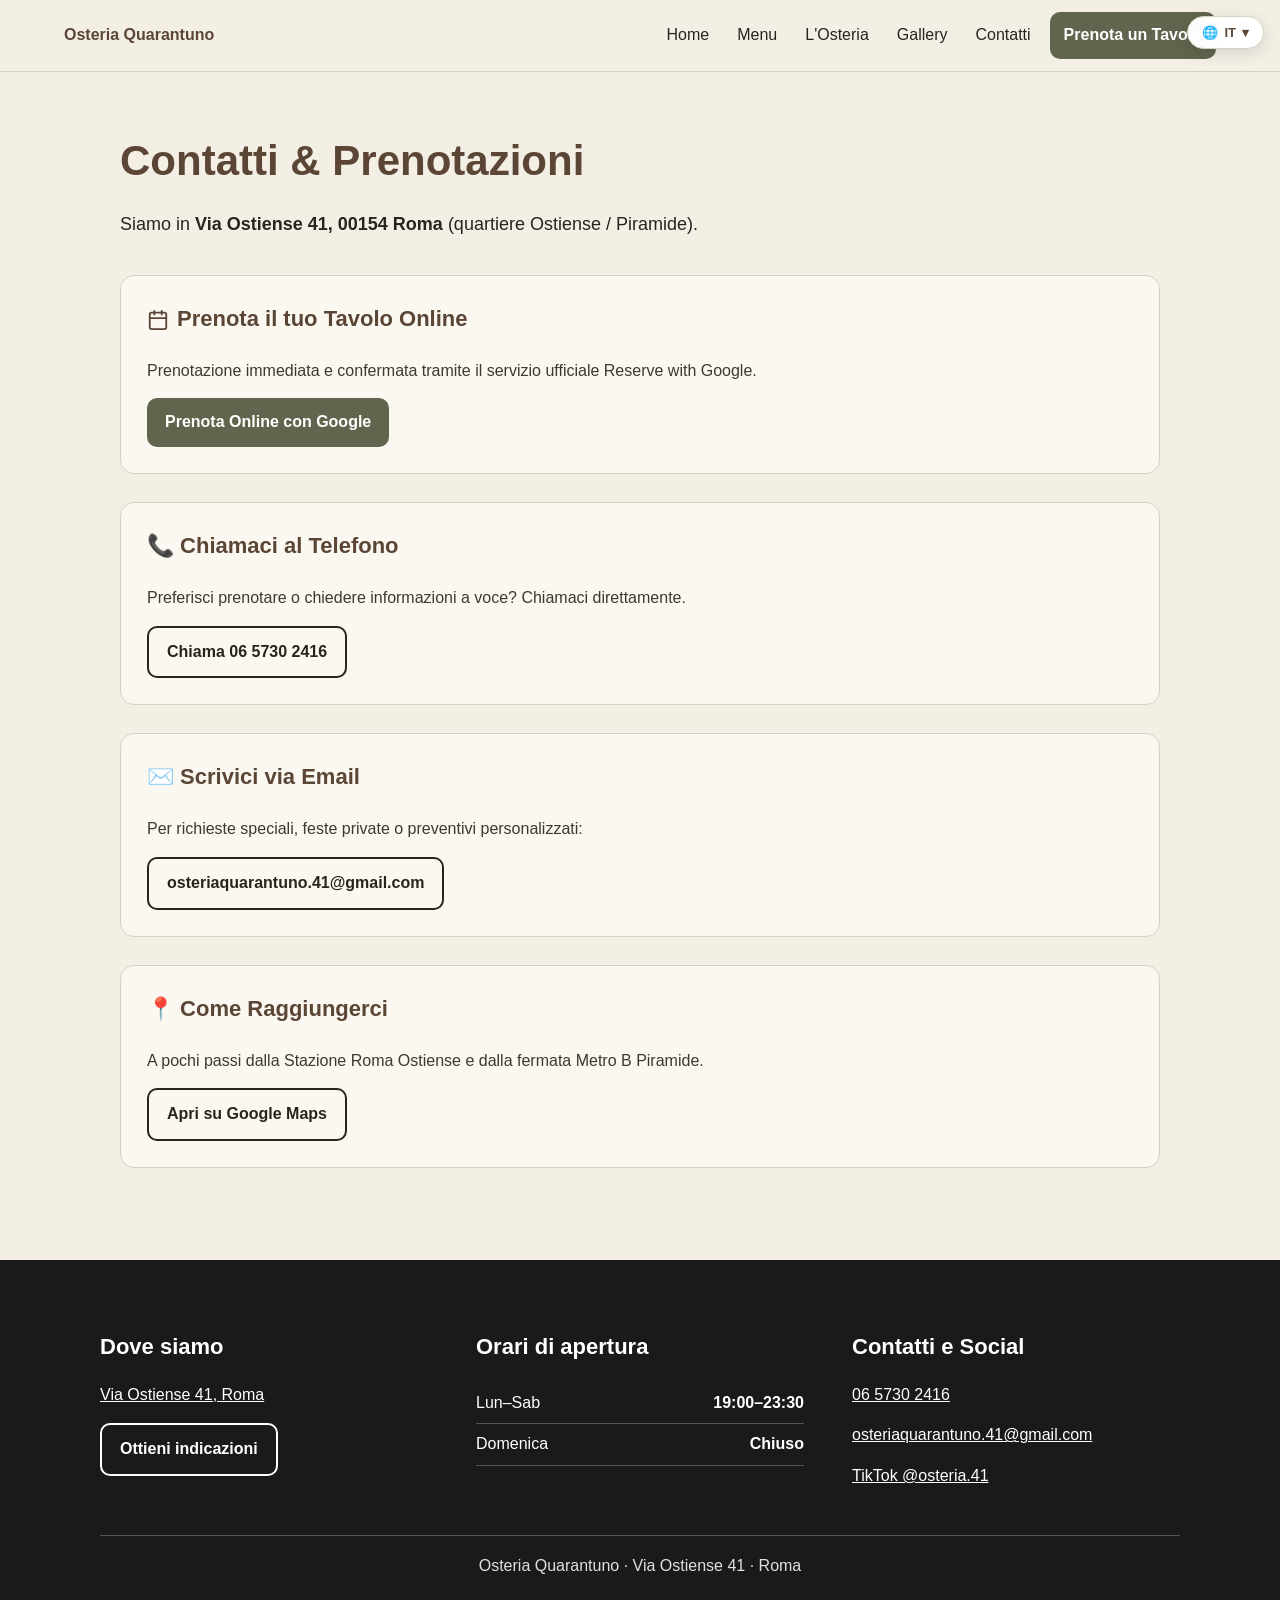
==== contatti.html @ a37e6f04 "feat: Osteria Quarantuno static website with 4 languages" ====
﻿<!doctype html><html lang='it'><head><meta charset='utf-8'><meta name='viewport' content='width=device-width,initial-scale=1'><title>Contatti | Osteria Quarantuno</title><link rel='stylesheet' href='style.css'></head><body><nav class='nav'><a class='brand' href='index.html'>Osteria Quarantuno</a><div class='navlinks'><a href='index.html'>Home</a><a href='menu.html'>Menu</a><a href='osteria.html'>L'Osteria</a><a href='gallery.html'>Gallery</a><a href='contatti.html'>Contatti</a><a class='nav-book' href='https://www.google.com/maps/reserve/v/dine/c/Px90FsZbLdE?source=pa&opi=79508299&hl=it' target='_blank' rel='noopener noreferrer'>Prenota un Tavolo</a></div></nav><main class='wrap'>
<h1 class='title'>Contatti & Prenotazioni</h1>
<p style='font-size:18px;'>Siamo in <b>Via Ostiense 41, 00154 Roma</b> (quartiere Ostiense / Piramide).</p>

<div class='osteria-story'>
  <div class='story-card'>
    <h3><svg viewBox='0 0 24 24' width='22' height='22' fill='none' stroke='currentColor' stroke-width='2' stroke-linecap='round' stroke-linejoin='round' style='vertical-align:middle;margin-right:8px;'><rect x='3' y='4' width='18' height='18' rx='2' ry='2'></rect><line x1='16' y1='2' x2='16' y2='6'></line><line x1='8' y1='2' x2='8' y2='6'></line><line x1='3' y1='10' x2='21' y2='10'></line></svg>Prenota il tuo Tavolo Online</h3>
    <p style='margin-bottom:14px;'>Prenotazione immediata e confermata tramite il servizio ufficiale Reserve with Google.</p>
    <a class='btn primary' href='https://www.google.com/maps/reserve/v/dine/c/Px90FsZbLdE?source=pa&opi=79508299&hl=it' target='_blank' rel='noopener noreferrer'>Prenota Online con Google</a>
  </div>

  <div class='story-card'>
    <h3>📞 Chiamaci al Telefono</h3>
    <p style='margin-bottom:14px;'>Preferisci prenotare o chiedere informazioni a voce? Chiamaci direttamente.</p>
    <a class='btn secondary' href='tel:+390657302416'>Chiama 06 5730 2416</a>
  </div>

  <div class='story-card'>
    <h3>✉️ Scrivici via Email</h3>
    <p style='margin-bottom:14px;'>Per richieste speciali, feste private o preventivi personalizzati:</p>
    <a class='btn secondary' href='mailto:osteriaquarantuno.41@gmail.com'>osteriaquarantuno.41@gmail.com</a>
  </div>

  <div class='story-card'>
    <h3>📍 Come Raggiungerci</h3>
    <p style='margin-bottom:14px;'>A pochi passi dalla Stazione Roma Ostiense e dalla fermata Metro B Piramide.</p>
    <a class='btn secondary' href='https://www.google.com/maps/search/?api=1&query=Via%20Ostiense%2041%2C%20Roma' target='_blank' rel='noopener noreferrer'>Apri su Google Maps</a>
  </div>
</div>
</main><footer class='footer'><div class='footer-grid'><section><h2>Dove siamo</h2><p><a href='https://www.google.com/maps/search/?api=1&query=Via%20Ostiense%2041%2C%20Roma' target='_blank' rel='noopener noreferrer'>Via Ostiense 41, Roma</a></p><a class='btn secondary' href='https://www.google.com/maps/search/?api=1&query=Via%20Ostiense%2041%2C%20Roma' target='_blank' rel='noopener noreferrer'>Ottieni indicazioni</a></section><section><h2>Orari di apertura</h2><div class='hours'><div><span>Lun–Sab</span><strong>19:00–23:30</strong></div><div><span>Domenica</span><strong>Chiuso</strong></div></div></section><section><h2>Contatti e Social</h2><p><a href='tel:+390657302416'>06 5730 2416</a></p><p><a href='mailto:osteriaquarantuno.41@gmail.com'>osteriaquarantuno.41@gmail.com</a></p><p><a href='https://www.tiktok.com/@osteria.41' target='_blank' rel='noopener noreferrer'>TikTok @osteria.41</a></p></section></div><div class='footer-bottom'>Osteria Quarantuno · Via Ostiense 41 · Roma</div></footer><a class='floating' href='https://www.google.com/maps/reserve/v/dine/c/Px90FsZbLdE?source=pa&opi=79508299&hl=it' target='_blank' rel='noopener noreferrer'><svg viewBox='0 0 24 24' fill='none' stroke='currentColor' stroke-width='2' stroke-linecap='round' stroke-linejoin='round'><rect x='3' y='4' width='18' height='18' rx='2' ry='2'></rect><line x1='16' y1='2' x2='16' y2='6'></line><line x1='8' y1='2' x2='8' y2='6'></line><line x1='3' y1='10' x2='21' y2='10'></line></svg>Prenota con Google</a><div class='lang-corner'><button class='lang-btn' id='langToggle' aria-label='Seleziona lingua'>🌐 <span id='langLabel'>IT</span> ▾</button><div class='lang-dropdown' id='langMenu'><button type='button' class='active' onclick="changeLang('it')"><span class='lang-flag flag-it'></span> Italiano</button><button type='button' onclick="changeLang('en')"><span class='lang-flag flag-en'></span> English</button><button type='button' onclick="changeLang('de')"><span class='lang-flag flag-de'></span> Deutsch</button><button type='button' onclick="changeLang('fr')"><span class='lang-flag flag-fr'></span> Français</button></div></div><div id='google_translate_element'></div>
<script>
function googleTranslateElementInit(){new google.translate.TranslateElement({pageLanguage:'it',includedLanguages:'it,en,de,fr',autoDisplay:false},'google_translate_element');}
function changeLang(lang){
  var isIt = (lang === 'it');
  var val = isIt ? '' : lang;
  
  // Imposta cookie di traduzione
  document.cookie = 'googtrans=/it/' + val + ';path=/';
  if(window.location.hostname){
    document.cookie = 'googtrans=/it/' + val + ';domain=' + window.location.hostname + ';path=/';
    document.cookie = 'googtrans=/it/' + val + ';domain=.' + window.location.hostname + ';path=/';
  }
  
  if(isIt){
    // Ripristina lingua originale tramite iframe restore di Google
    var restored = false;
    var frames = document.querySelectorAll('iframe.goog-te-banner-frame, iframe[id*="container"]');
    frames.forEach(function(f){
      try {
        if(f.contentDocument){
          var btn = f.contentDocument.querySelector('button[id*="restore"], .goog-close-link, #goog-gt-tt button');
          if(btn){
            btn.click();
            restored = true;
          }
        }
      } catch(e){}
    });
    
    var combo = document.querySelector('.goog-te-combo');
    if(combo){
      combo.value = '';
      combo.dispatchEvent(new Event('change'));
    }
    
    // Se non c'è l'iframe attivo (es. dopo refresh), ricarica pulito
    if(!restored && combo && combo.value !== ''){
      window.location.reload();
    }
  } else {
    var combo = document.querySelector('.goog-te-combo');
    if(combo){
      combo.value = val;
      combo.dispatchEvent(new Event('change'));
    } else {
      window.location.reload();
    }
  }
  
  var labels = {it:'IT', en:'EN', de:'DE', fr:'FR'};
  var lbl = document.getElementById('langLabel');
  if(lbl) lbl.textContent = labels[lang] || 'IT';
  
  document.querySelectorAll('.lang-dropdown button').forEach(function(b){
    b.classList.remove('active');
    if(b.getAttribute('onclick') && b.getAttribute('onclick').indexOf(lang) !== -1){
      b.classList.add('active');
    }
  });
  
  var m = document.getElementById('langMenu');
  if(m) m.classList.remove('show');
}
(function(){
  var btn = document.getElementById('langToggle');
  var menu = document.getElementById('langMenu');
  if(btn && menu){
    btn.addEventListener('click', function(e){
      e.stopPropagation();
      menu.classList.toggle('show');
    });
    document.addEventListener('click', function(){
      menu.classList.remove('show');
    });
  }
  var m = document.cookie.match(/googtrans=\/it\/([a-z]{2})/);
  if(m && m[1]){
    var l = m[1];
    var labels = {it:'IT', en:'EN', de:'DE', fr:'FR'};
    var span = document.getElementById('langLabel');
    if(span && labels[l]) span.textContent = labels[l];
    document.querySelectorAll('.lang-dropdown button').forEach(function(b){
      b.classList.remove('active');
      if(b.getAttribute('onclick') && b.getAttribute('onclick').indexOf(l) !== -1){
        b.classList.add('active');
      }
    });
  }
})();</script>
<script src='https://translate.google.com/translate_a/element.js?cb=googleTranslateElementInit'></script></body></html>
---- style.css ----
﻿*{box-sizing:border-box}html{scroll-behavior:smooth}body{margin:0;background:#f4efe5;color:#28251f;font:16px/1.55 Arial,Helvetica,sans-serif}a{color:inherit}.nav{position:sticky;top:0;z-index:99;display:flex;align-items:center;justify-content:space-between;gap:12px;padding:12px 5%;background:#f4efe5f5;border-bottom:1px solid #d8d0c3}.brand{font-weight:800;color:#5b4636;text-decoration:none}.navlinks{display:flex;gap:10px;align-items:center;flex-wrap:wrap}.navlinks a{text-decoration:none;padding:9px}.nav-book{background:#62654d;color:#fff!important;border-radius:10px;padding:11px 14px!important;font-weight:800}.hero{position:relative;min-height:72vh;display:flex;align-items:center;padding:8%;color:#fff;overflow:hidden}.hero-bg{position:absolute;top:0;left:0;width:100%;height:100%;background-size:cover;background-position:center;opacity:0;transition:opacity 1.5s ease-in-out;z-index:0}.hero-bg.active{opacity:1}.hero-overlay{position:absolute;top:0;left:0;width:100%;height:100%;background:linear-gradient(90deg,#1d160fc2,#1d160f38);z-index:1}.hero-content{position:relative;z-index:2}.hero h1{font-size:clamp(46px,10vw,86px);line-height:.96;margin:10px 0}.hero p{font-size:20px}.hero-actions{display:flex;gap:12px;flex-wrap:wrap;margin-top:20px}.btn{min-height:48px;display:inline-flex;align-items:center;justify-content:center;padding:12px 18px;border-radius:10px;text-decoration:none;font-weight:800}.primary{background:#62654d;color:#fff}.secondary{border:2px solid currentColor}.wrap{max-width:1080px;margin:auto;padding:56px 20px}.title{font-size:clamp(30px,7vw,42px);margin:0 0 18px;color:#5b4636}.home-photos{display:grid;grid-template-columns:1.25fr .75fr;gap:12px}.home-photos img{width:100%;height:245px;object-fit:cover;border-radius:12px}.home-photos img:first-child{grid-row:span 2;height:502px}.special-events{display:grid;grid-template-columns:1fr;gap:22px;align-items:stretch;margin:56px 0}.special-events .copy{align-self:center}.special-events img{width:100%;height:100%;min-height:300px;max-height:460px;object-fit:cover;border-radius:12px}.menu-cta{background:#fbf8f1;border:1px solid #d8d0c3;border-radius:14px;padding:28px;text-align:center}.proof{background:#eee9df;padding:56px 18px}.proof-in{max-width:1080px;margin:auto}.stats{display:grid;grid-template-columns:1fr 1fr;gap:10px}.stat{background:#fff;border:1px solid #d8d0c3;border-radius:12px;padding:18px;text-align:center}.stat:last-child{grid-column:1/-1}.stat strong{display:block;font-size:28px;color:#5b4636}.reviews{display:grid;gap:14px;margin-top:16px}.review{background:#fff;border-radius:12px;padding:20px;box-shadow:0 8px 24px #32292012}.stars{color:#a96f19;font-size:20px}.review blockquote{margin:12px 0;font-size:17px}.review span{color:#66615a}.proof-actions{display:grid;gap:10px;margin-top:18px}.footer{width:100%;background:#1a1a1a;color:#fff;padding:52px 20px 22px}.footer-grid{max-width:1080px;margin:auto;display:grid;gap:34px}.footer h2{font-size:22px;white-space:nowrap}.footer a,.footer p,.footer span,.footer strong{color:#fff}.hours>div{display:flex;justify-content:space-between;border-bottom:1px solid #555;padding:8px 0}.footer-bottom{max-width:1080px;margin:30px auto 0;padding-top:18px;border-top:1px solid #555;text-align:center;color:#e0e0e0}.cats{position:sticky;top:58px;z-index:8;display:flex;gap:8px;overflow-x:auto;padding:12px 0;background:#f4efe5;scrollbar-width:none}.cats a{flex:0 0 auto;min-height:44px;display:flex;align-items:center;padding:0 14px;border:1px solid #d8d0c3;border-radius:999px;text-decoration:none;background:#fff}.category{scroll-margin-top:120px;background:#fbf8f1;border:1px solid #d8d0c3;border-radius:14px;padding:22px;margin:18px 0}.dish{display:grid;grid-template-columns:1fr auto;gap:14px;padding:13px 0;border-bottom:1px dotted #d8d0c3}.dish b{font-size:17px}.dish span{font-weight:800;color:#5b4636}.gallery{display:grid;grid-template-columns:repeat(2,1fr);gap:10px}.gallery img{width:100%;height:210px;object-fit:cover;border-radius:12px;transition:opacity .3s ease,transform .2s ease;cursor:pointer}.gallery img:hover{transform:scale(1.02)}.gallery-filters{display:flex;gap:8px;overflow-x:auto;padding:14px 0 20px;scrollbar-width:none;-webkit-overflow-scrolling:touch}.gallery-filters::-webkit-scrollbar{display:none}.filter-btn{flex:0 0 auto;min-height:40px;display:inline-flex;align-items:center;padding:0 16px;border:1px solid #d8d0c3;border-radius:999px;background:#fff;color:#5b4636;font-size:14px;font-weight:700;cursor:pointer;transition:all .2s ease}.filter-btn.active,.filter-btn:hover{background:#62654d;color:#fff;border-color:#62654d}.floating{display:none}
.lang-corner{position:fixed;top:16px;right:16px;z-index:99999}.lang-btn{display:inline-flex;align-items:center;gap:6px;background:#fffffffa;border:1px solid #d8d0c3;border-radius:999px;padding:8px 14px;box-shadow:0 4px 16px rgba(0,0,0,.12);font-size:13px;font-weight:800;color:#5b4636;cursor:pointer;backdrop-filter:blur(8px);transition:all .2s ease}.lang-btn:hover{background:#fff;box-shadow:0 6px 20px rgba(0,0,0,.18)}.lang-dropdown{position:absolute;top:calc(100% + 6px);right:0;background:#fff;border:1px solid #d8d0c3;border-radius:12px;box-shadow:0 10px 28px rgba(0,0,0,.15);display:none;min-width:140px;overflow:hidden;flex-direction:column;z-index:100000}.lang-dropdown.show{display:flex}.lang-dropdown a{display:flex;align-items:center;gap:8px;padding:10px 14px;text-decoration:none;color:#3e3932;font-size:13px;font-weight:700;transition:background .15s ease}.lang-dropdown a:hover{background:#f4efe5;color:#5b4636}.lang-dropdown a.active{background:#62654d;color:#fff}@media(max-width:768px){.nav{display:flex;flex-direction:column;align-items:flex-start;padding:10px 14px 6px;gap:6px;background:#f4efe5f5;position:relative}.brand{font-size:18px;font-weight:800;color:#5b4636;text-decoration:none;padding:2px 0;max-width:calc(100% - 90px)}.lang-corner{top:10px;right:12px}.lang-btn{padding:5px 10px;font-size:12px}.navlinks{display:flex;flex-wrap:nowrap;justify-content:flex-start;align-items:center;gap:4px;width:100%;overflow-x:auto;-webkit-overflow-scrolling:touch;scrollbar-width:none;padding-bottom:4px}.navlinks::-webkit-scrollbar{display:none}.navlinks a{padding:5px 8px;font-size:13px;font-weight:700;white-space:nowrap;text-decoration:none;flex-shrink:0}.navlinks a.nav-book{display:none!important}.hero-actions{display:grid;width:min(100%,340px)}.btn{width:100%;min-height:52px}.home-photos{grid-template-columns:1fr 1fr}.home-photos img:first-child{grid-column:1/-1;grid-row:auto;height:300px}.floating{position:fixed;right:16px;bottom:16px;z-index:9999;display:flex;min-height:52px;align-items:center;gap:8px;padding:0 18px;border-radius:999px;background:#62654d;color:#fff;text-decoration:none;font-weight:800;box-shadow:0 10px 28px #251f1938}.floating svg{width:20px;height:20px;flex-shrink:0}}@media(min-width:769px){.special-events{grid-template-columns:1fr 1fr;gap:32px}.stats{grid-template-columns:repeat(3,1fr)}.stat:last-child{grid-column:auto}.reviews{grid-template-columns:1fr 1fr}.proof-actions{display:flex;justify-content:center}.footer-grid{grid-template-columns:repeat(3,1fr);gap:48px}.gallery{grid-template-columns:repeat(4,1fr)}}
.btn-reserve{background:#2d6a4f;color:#fff!important;border:none}
.osteria-story{margin:36px 0;display:grid;gap:28px}
.story-card{background:#fbf8f1;border:1px solid #d8d0c3;border-radius:14px;padding:26px}
.story-card h3{margin-top:0;color:#5b4636;font-size:22px}
.story-card p{margin-bottom:0;color:#3e3932;line-height:1.65}
.goog-te-banner-frame{display:none!important}
body{top:0!important}
#google_translate_element{display:none}
.skiptranslate{display:none!important}
.lang-dropdown button{display:flex;align-items:center;gap:8px;padding:10px 14px;border:none;background:transparent;width:100%;text-align:left;color:#3e3932;font-size:13px;font-weight:700;cursor:pointer;transition:background .15s ease}
.lang-dropdown button:hover{background:#f4efe5;color:#5b4636}
.lang-dropdown button.active{background:#62654d;color:#fff}
.lang-flag{display:inline-block;width:18px;height:12px;border-radius:2px;box-shadow:0 0 1px rgba(0,0,0,.5);vertical-align:middle;flex-shrink:0}
.flag-it{background:linear-gradient(90deg,#009246 33.3%,#fff 33.3%,#fff 66.6%,#ce2b37 66.6%)}
.flag-en{background:linear-gradient(90deg,#012169 40%,#c8102e 40%,#c8102e 60%,#012169 60%)}
.flag-de{background:linear-gradient(180deg,#000 33.3%,#d00 33.3%,#d00 66.6%,#ffce00 66.6%)}
.flag-fr{background:linear-gradient(90deg,#002395 33.3%,#fff 33.3%,#fff 66.6%,#ed2939 66.6%)}
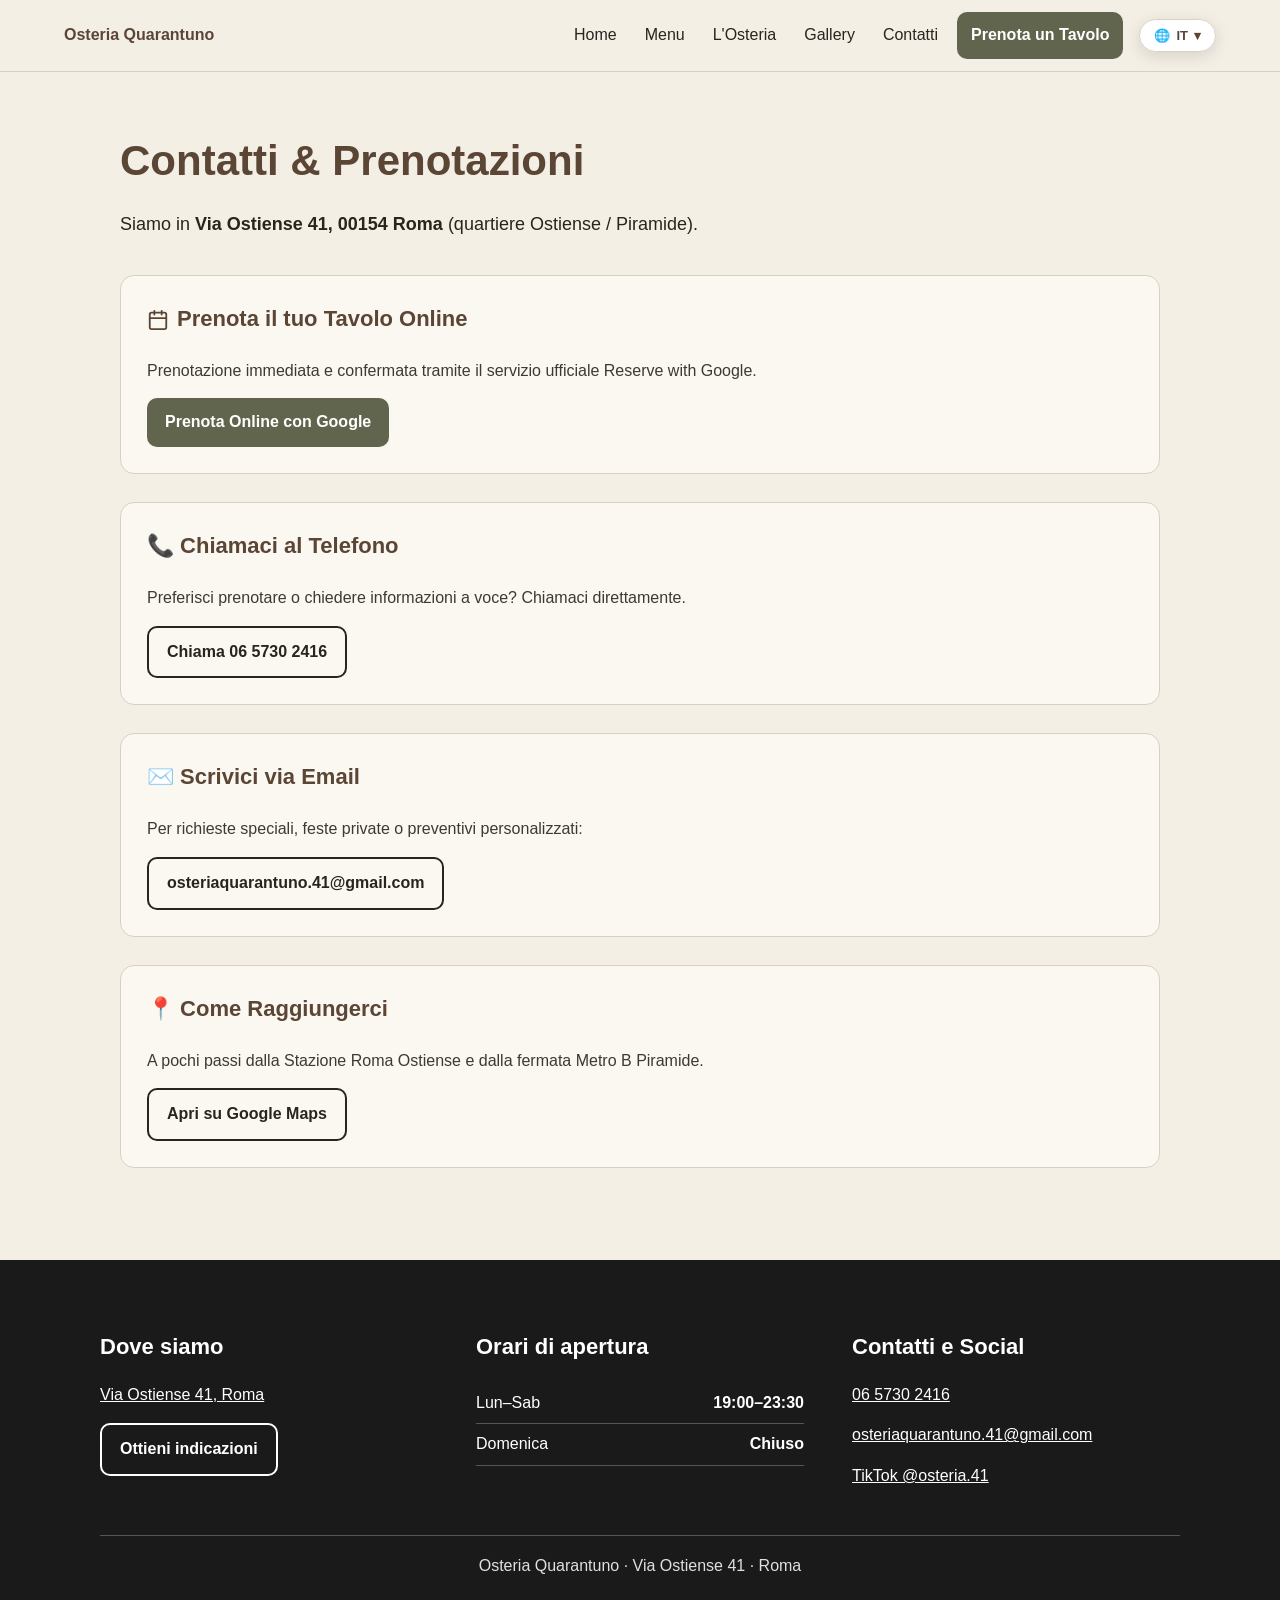
==== commit b009cc8b: "fix: integrate language selector cleanly inside navbar on desktop and mobile" ====
--- a/contatti.html
+++ b/contatti.html
@@ -1,4 +1,4 @@
-﻿<!doctype html><html lang='it'><head><meta charset='utf-8'><meta name='viewport' content='width=device-width,initial-scale=1'><title>Contatti | Osteria Quarantuno</title><link rel='stylesheet' href='style.css'></head><body><nav class='nav'><a class='brand' href='index.html'>Osteria Quarantuno</a><div class='navlinks'><a href='index.html'>Home</a><a href='menu.html'>Menu</a><a href='osteria.html'>L'Osteria</a><a href='gallery.html'>Gallery</a><a href='contatti.html'>Contatti</a><a class='nav-book' href='https://www.google.com/maps/reserve/v/dine/c/Px90FsZbLdE?source=pa&opi=79508299&hl=it' target='_blank' rel='noopener noreferrer'>Prenota un Tavolo</a></div></nav><main class='wrap'>
+﻿<!doctype html><html lang='it'><head><meta charset='utf-8'><meta name='viewport' content='width=device-width,initial-scale=1'><title>Contatti | Osteria Quarantuno</title><link rel='stylesheet' href='style.css'></head><body><nav class='nav'><a class='brand' href='index.html'>Osteria Quarantuno</a><div class='navlinks'><a href='index.html'>Home</a><a href='menu.html'>Menu</a><a href='osteria.html'>L'Osteria</a><a href='gallery.html'>Gallery</a><a href='contatti.html'>Contatti</a><a class='nav-book' href='https://www.google.com/maps/reserve/v/dine/c/Px90FsZbLdE?source=pa&opi=79508299&hl=it' target='_blank' rel='noopener noreferrer'>Prenota un Tavolo</a><div class='lang-corner'><button class='lang-btn' id='langToggle' aria-label='Seleziona lingua'>🌐 <span id='langLabel'>IT</span> ▾</button><div class='lang-dropdown' id='langMenu'><button type='button' class='active' onclick="changeLang('it')"><span class='lang-flag flag-it'></span> Italiano</button><button type='button' onclick="changeLang('en')"><span class='lang-flag flag-en'></span> English</button><button type='button' onclick="changeLang('de')"><span class='lang-flag flag-de'></span> Deutsch</button><button type='button' onclick="changeLang('fr')"><span class='lang-flag flag-fr'></span> Français</button></div></div></div></nav><main class='wrap'>
 <h1 class='title'>Contatti & Prenotazioni</h1>
 <p style='font-size:18px;'>Siamo in <b>Via Ostiense 41, 00154 Roma</b> (quartiere Ostiense / Piramide).</p>
 
@@ -27,7 +27,7 @@
     <a class='btn secondary' href='https://www.google.com/maps/search/?api=1&query=Via%20Ostiense%2041%2C%20Roma' target='_blank' rel='noopener noreferrer'>Apri su Google Maps</a>
   </div>
 </div>
-</main><footer class='footer'><div class='footer-grid'><section><h2>Dove siamo</h2><p><a href='https://www.google.com/maps/search/?api=1&query=Via%20Ostiense%2041%2C%20Roma' target='_blank' rel='noopener noreferrer'>Via Ostiense 41, Roma</a></p><a class='btn secondary' href='https://www.google.com/maps/search/?api=1&query=Via%20Ostiense%2041%2C%20Roma' target='_blank' rel='noopener noreferrer'>Ottieni indicazioni</a></section><section><h2>Orari di apertura</h2><div class='hours'><div><span>Lun–Sab</span><strong>19:00–23:30</strong></div><div><span>Domenica</span><strong>Chiuso</strong></div></div></section><section><h2>Contatti e Social</h2><p><a href='tel:+390657302416'>06 5730 2416</a></p><p><a href='mailto:osteriaquarantuno.41@gmail.com'>osteriaquarantuno.41@gmail.com</a></p><p><a href='https://www.tiktok.com/@osteria.41' target='_blank' rel='noopener noreferrer'>TikTok @osteria.41</a></p></section></div><div class='footer-bottom'>Osteria Quarantuno · Via Ostiense 41 · Roma</div></footer><a class='floating' href='https://www.google.com/maps/reserve/v/dine/c/Px90FsZbLdE?source=pa&opi=79508299&hl=it' target='_blank' rel='noopener noreferrer'><svg viewBox='0 0 24 24' fill='none' stroke='currentColor' stroke-width='2' stroke-linecap='round' stroke-linejoin='round'><rect x='3' y='4' width='18' height='18' rx='2' ry='2'></rect><line x1='16' y1='2' x2='16' y2='6'></line><line x1='8' y1='2' x2='8' y2='6'></line><line x1='3' y1='10' x2='21' y2='10'></line></svg>Prenota con Google</a><div class='lang-corner'><button class='lang-btn' id='langToggle' aria-label='Seleziona lingua'>🌐 <span id='langLabel'>IT</span> ▾</button><div class='lang-dropdown' id='langMenu'><button type='button' class='active' onclick="changeLang('it')"><span class='lang-flag flag-it'></span> Italiano</button><button type='button' onclick="changeLang('en')"><span class='lang-flag flag-en'></span> English</button><button type='button' onclick="changeLang('de')"><span class='lang-flag flag-de'></span> Deutsch</button><button type='button' onclick="changeLang('fr')"><span class='lang-flag flag-fr'></span> Français</button></div></div><div id='google_translate_element'></div>
+</main><footer class='footer'><div class='footer-grid'><section><h2>Dove siamo</h2><p><a href='https://www.google.com/maps/search/?api=1&query=Via%20Ostiense%2041%2C%20Roma' target='_blank' rel='noopener noreferrer'>Via Ostiense 41, Roma</a></p><a class='btn secondary' href='https://www.google.com/maps/search/?api=1&query=Via%20Ostiense%2041%2C%20Roma' target='_blank' rel='noopener noreferrer'>Ottieni indicazioni</a></section><section><h2>Orari di apertura</h2><div class='hours'><div><span>Lun–Sab</span><strong>19:00–23:30</strong></div><div><span>Domenica</span><strong>Chiuso</strong></div></div></section><section><h2>Contatti e Social</h2><p><a href='tel:+390657302416'>06 5730 2416</a></p><p><a href='mailto:osteriaquarantuno.41@gmail.com'>osteriaquarantuno.41@gmail.com</a></p><p><a href='https://www.tiktok.com/@osteria.41' target='_blank' rel='noopener noreferrer'>TikTok @osteria.41</a></p></section></div><div class='footer-bottom'>Osteria Quarantuno · Via Ostiense 41 · Roma</div></footer><a class='floating' href='https://www.google.com/maps/reserve/v/dine/c/Px90FsZbLdE?source=pa&opi=79508299&hl=it' target='_blank' rel='noopener noreferrer'><svg viewBox='0 0 24 24' fill='none' stroke='currentColor' stroke-width='2' stroke-linecap='round' stroke-linejoin='round'><rect x='3' y='4' width='18' height='18' rx='2' ry='2'></rect><line x1='16' y1='2' x2='16' y2='6'></line><line x1='8' y1='2' x2='8' y2='6'></line><line x1='3' y1='10' x2='21' y2='10'></line></svg>Prenota con Google</a><div id='google_translate_element'></div>
 <script>
 function googleTranslateElementInit(){new google.translate.TranslateElement({pageLanguage:'it',includedLanguages:'it,en,de,fr',autoDisplay:false},'google_translate_element');}
 function changeLang(lang){
--- a/style.css
+++ b/style.css
@@ -1,5 +1,5 @@
 ﻿*{box-sizing:border-box}html{scroll-behavior:smooth}body{margin:0;background:#f4efe5;color:#28251f;font:16px/1.55 Arial,Helvetica,sans-serif}a{color:inherit}.nav{position:sticky;top:0;z-index:99;display:flex;align-items:center;justify-content:space-between;gap:12px;padding:12px 5%;background:#f4efe5f5;border-bottom:1px solid #d8d0c3}.brand{font-weight:800;color:#5b4636;text-decoration:none}.navlinks{display:flex;gap:10px;align-items:center;flex-wrap:wrap}.navlinks a{text-decoration:none;padding:9px}.nav-book{background:#62654d;color:#fff!important;border-radius:10px;padding:11px 14px!important;font-weight:800}.hero{position:relative;min-height:72vh;display:flex;align-items:center;padding:8%;color:#fff;overflow:hidden}.hero-bg{position:absolute;top:0;left:0;width:100%;height:100%;background-size:cover;background-position:center;opacity:0;transition:opacity 1.5s ease-in-out;z-index:0}.hero-bg.active{opacity:1}.hero-overlay{position:absolute;top:0;left:0;width:100%;height:100%;background:linear-gradient(90deg,#1d160fc2,#1d160f38);z-index:1}.hero-content{position:relative;z-index:2}.hero h1{font-size:clamp(46px,10vw,86px);line-height:.96;margin:10px 0}.hero p{font-size:20px}.hero-actions{display:flex;gap:12px;flex-wrap:wrap;margin-top:20px}.btn{min-height:48px;display:inline-flex;align-items:center;justify-content:center;padding:12px 18px;border-radius:10px;text-decoration:none;font-weight:800}.primary{background:#62654d;color:#fff}.secondary{border:2px solid currentColor}.wrap{max-width:1080px;margin:auto;padding:56px 20px}.title{font-size:clamp(30px,7vw,42px);margin:0 0 18px;color:#5b4636}.home-photos{display:grid;grid-template-columns:1.25fr .75fr;gap:12px}.home-photos img{width:100%;height:245px;object-fit:cover;border-radius:12px}.home-photos img:first-child{grid-row:span 2;height:502px}.special-events{display:grid;grid-template-columns:1fr;gap:22px;align-items:stretch;margin:56px 0}.special-events .copy{align-self:center}.special-events img{width:100%;height:100%;min-height:300px;max-height:460px;object-fit:cover;border-radius:12px}.menu-cta{background:#fbf8f1;border:1px solid #d8d0c3;border-radius:14px;padding:28px;text-align:center}.proof{background:#eee9df;padding:56px 18px}.proof-in{max-width:1080px;margin:auto}.stats{display:grid;grid-template-columns:1fr 1fr;gap:10px}.stat{background:#fff;border:1px solid #d8d0c3;border-radius:12px;padding:18px;text-align:center}.stat:last-child{grid-column:1/-1}.stat strong{display:block;font-size:28px;color:#5b4636}.reviews{display:grid;gap:14px;margin-top:16px}.review{background:#fff;border-radius:12px;padding:20px;box-shadow:0 8px 24px #32292012}.stars{color:#a96f19;font-size:20px}.review blockquote{margin:12px 0;font-size:17px}.review span{color:#66615a}.proof-actions{display:grid;gap:10px;margin-top:18px}.footer{width:100%;background:#1a1a1a;color:#fff;padding:52px 20px 22px}.footer-grid{max-width:1080px;margin:auto;display:grid;gap:34px}.footer h2{font-size:22px;white-space:nowrap}.footer a,.footer p,.footer span,.footer strong{color:#fff}.hours>div{display:flex;justify-content:space-between;border-bottom:1px solid #555;padding:8px 0}.footer-bottom{max-width:1080px;margin:30px auto 0;padding-top:18px;border-top:1px solid #555;text-align:center;color:#e0e0e0}.cats{position:sticky;top:58px;z-index:8;display:flex;gap:8px;overflow-x:auto;padding:12px 0;background:#f4efe5;scrollbar-width:none}.cats a{flex:0 0 auto;min-height:44px;display:flex;align-items:center;padding:0 14px;border:1px solid #d8d0c3;border-radius:999px;text-decoration:none;background:#fff}.category{scroll-margin-top:120px;background:#fbf8f1;border:1px solid #d8d0c3;border-radius:14px;padding:22px;margin:18px 0}.dish{display:grid;grid-template-columns:1fr auto;gap:14px;padding:13px 0;border-bottom:1px dotted #d8d0c3}.dish b{font-size:17px}.dish span{font-weight:800;color:#5b4636}.gallery{display:grid;grid-template-columns:repeat(2,1fr);gap:10px}.gallery img{width:100%;height:210px;object-fit:cover;border-radius:12px;transition:opacity .3s ease,transform .2s ease;cursor:pointer}.gallery img:hover{transform:scale(1.02)}.gallery-filters{display:flex;gap:8px;overflow-x:auto;padding:14px 0 20px;scrollbar-width:none;-webkit-overflow-scrolling:touch}.gallery-filters::-webkit-scrollbar{display:none}.filter-btn{flex:0 0 auto;min-height:40px;display:inline-flex;align-items:center;padding:0 16px;border:1px solid #d8d0c3;border-radius:999px;background:#fff;color:#5b4636;font-size:14px;font-weight:700;cursor:pointer;transition:all .2s ease}.filter-btn.active,.filter-btn:hover{background:#62654d;color:#fff;border-color:#62654d}.floating{display:none}
-.lang-corner{position:fixed;top:16px;right:16px;z-index:99999}.lang-btn{display:inline-flex;align-items:center;gap:6px;background:#fffffffa;border:1px solid #d8d0c3;border-radius:999px;padding:8px 14px;box-shadow:0 4px 16px rgba(0,0,0,.12);font-size:13px;font-weight:800;color:#5b4636;cursor:pointer;backdrop-filter:blur(8px);transition:all .2s ease}.lang-btn:hover{background:#fff;box-shadow:0 6px 20px rgba(0,0,0,.18)}.lang-dropdown{position:absolute;top:calc(100% + 6px);right:0;background:#fff;border:1px solid #d8d0c3;border-radius:12px;box-shadow:0 10px 28px rgba(0,0,0,.15);display:none;min-width:140px;overflow:hidden;flex-direction:column;z-index:100000}.lang-dropdown.show{display:flex}.lang-dropdown a{display:flex;align-items:center;gap:8px;padding:10px 14px;text-decoration:none;color:#3e3932;font-size:13px;font-weight:700;transition:background .15s ease}.lang-dropdown a:hover{background:#f4efe5;color:#5b4636}.lang-dropdown a.active{background:#62654d;color:#fff}@media(max-width:768px){.nav{display:flex;flex-direction:column;align-items:flex-start;padding:10px 14px 6px;gap:6px;background:#f4efe5f5;position:relative}.brand{font-size:18px;font-weight:800;color:#5b4636;text-decoration:none;padding:2px 0;max-width:calc(100% - 90px)}.lang-corner{top:10px;right:12px}.lang-btn{padding:5px 10px;font-size:12px}.navlinks{display:flex;flex-wrap:nowrap;justify-content:flex-start;align-items:center;gap:4px;width:100%;overflow-x:auto;-webkit-overflow-scrolling:touch;scrollbar-width:none;padding-bottom:4px}.navlinks::-webkit-scrollbar{display:none}.navlinks a{padding:5px 8px;font-size:13px;font-weight:700;white-space:nowrap;text-decoration:none;flex-shrink:0}.navlinks a.nav-book{display:none!important}.hero-actions{display:grid;width:min(100%,340px)}.btn{width:100%;min-height:52px}.home-photos{grid-template-columns:1fr 1fr}.home-photos img:first-child{grid-column:1/-1;grid-row:auto;height:300px}.floating{position:fixed;right:16px;bottom:16px;z-index:9999;display:flex;min-height:52px;align-items:center;gap:8px;padding:0 18px;border-radius:999px;background:#62654d;color:#fff;text-decoration:none;font-weight:800;box-shadow:0 10px 28px #251f1938}.floating svg{width:20px;height:20px;flex-shrink:0}}@media(min-width:769px){.special-events{grid-template-columns:1fr 1fr;gap:32px}.stats{grid-template-columns:repeat(3,1fr)}.stat:last-child{grid-column:auto}.reviews{grid-template-columns:1fr 1fr}.proof-actions{display:flex;justify-content:center}.footer-grid{grid-template-columns:repeat(3,1fr);gap:48px}.gallery{grid-template-columns:repeat(4,1fr)}}
+.lang-corner{position:relative;z-index:99999;display:inline-flex;align-items:center;margin-left:6px}.lang-btn{display:inline-flex;align-items:center;gap:6px;background:#fffffffa;border:1px solid #d8d0c3;border-radius:999px;padding:8px 14px;box-shadow:0 4px 16px rgba(0,0,0,.12);font-size:13px;font-weight:800;color:#5b4636;cursor:pointer;backdrop-filter:blur(8px);transition:all .2s ease}.lang-btn:hover{background:#fff;box-shadow:0 6px 20px rgba(0,0,0,.18)}.lang-dropdown{position:absolute;top:calc(100% + 6px);right:0;background:#fff;border:1px solid #d8d0c3;border-radius:12px;box-shadow:0 10px 28px rgba(0,0,0,.15);display:none;min-width:140px;overflow:hidden;flex-direction:column;z-index:100000}.lang-dropdown.show{display:flex}.lang-dropdown a{display:flex;align-items:center;gap:8px;padding:10px 14px;text-decoration:none;color:#3e3932;font-size:13px;font-weight:700;transition:background .15s ease}.lang-dropdown a:hover{background:#f4efe5;color:#5b4636}.lang-dropdown a.active{background:#62654d;color:#fff}@media(max-width:768px){.nav{display:flex;flex-direction:column;align-items:flex-start;padding:10px 14px 6px;gap:6px;background:#f4efe5f5;position:relative}.brand{font-size:18px;font-weight:800;color:#5b4636;text-decoration:none;padding:2px 0;max-width:calc(100% - 90px)}.lang-corner{position:absolute;top:10px;right:12px;margin-left:0}.lang-btn{padding:5px 10px;font-size:12px}.navlinks{display:flex;flex-wrap:nowrap;justify-content:flex-start;align-items:center;gap:4px;width:100%;overflow-x:auto;-webkit-overflow-scrolling:touch;scrollbar-width:none;padding-bottom:4px}.navlinks::-webkit-scrollbar{display:none}.navlinks a{padding:5px 8px;font-size:13px;font-weight:700;white-space:nowrap;text-decoration:none;flex-shrink:0}.navlinks a.nav-book{display:none!important}.hero-actions{display:grid;width:min(100%,340px)}.btn{width:100%;min-height:52px}.home-photos{grid-template-columns:1fr 1fr}.home-photos img:first-child{grid-column:1/-1;grid-row:auto;height:300px}.floating{position:fixed;right:16px;bottom:16px;z-index:9999;display:flex;min-height:52px;align-items:center;gap:8px;padding:0 18px;border-radius:999px;background:#62654d;color:#fff;text-decoration:none;font-weight:800;box-shadow:0 10px 28px #251f1938}.floating svg{width:20px;height:20px;flex-shrink:0}}@media(min-width:769px){.special-events{grid-template-columns:1fr 1fr;gap:32px}.stats{grid-template-columns:repeat(3,1fr)}.stat:last-child{grid-column:auto}.reviews{grid-template-columns:1fr 1fr}.proof-actions{display:flex;justify-content:center}.footer-grid{grid-template-columns:repeat(3,1fr);gap:48px}.gallery{grid-template-columns:repeat(4,1fr)}}
 .btn-reserve{background:#2d6a4f;color:#fff!important;border:none}
 .osteria-story{margin:36px 0;display:grid;gap:28px}
 .story-card{background:#fbf8f1;border:1px solid #d8d0c3;border-radius:14px;padding:26px}
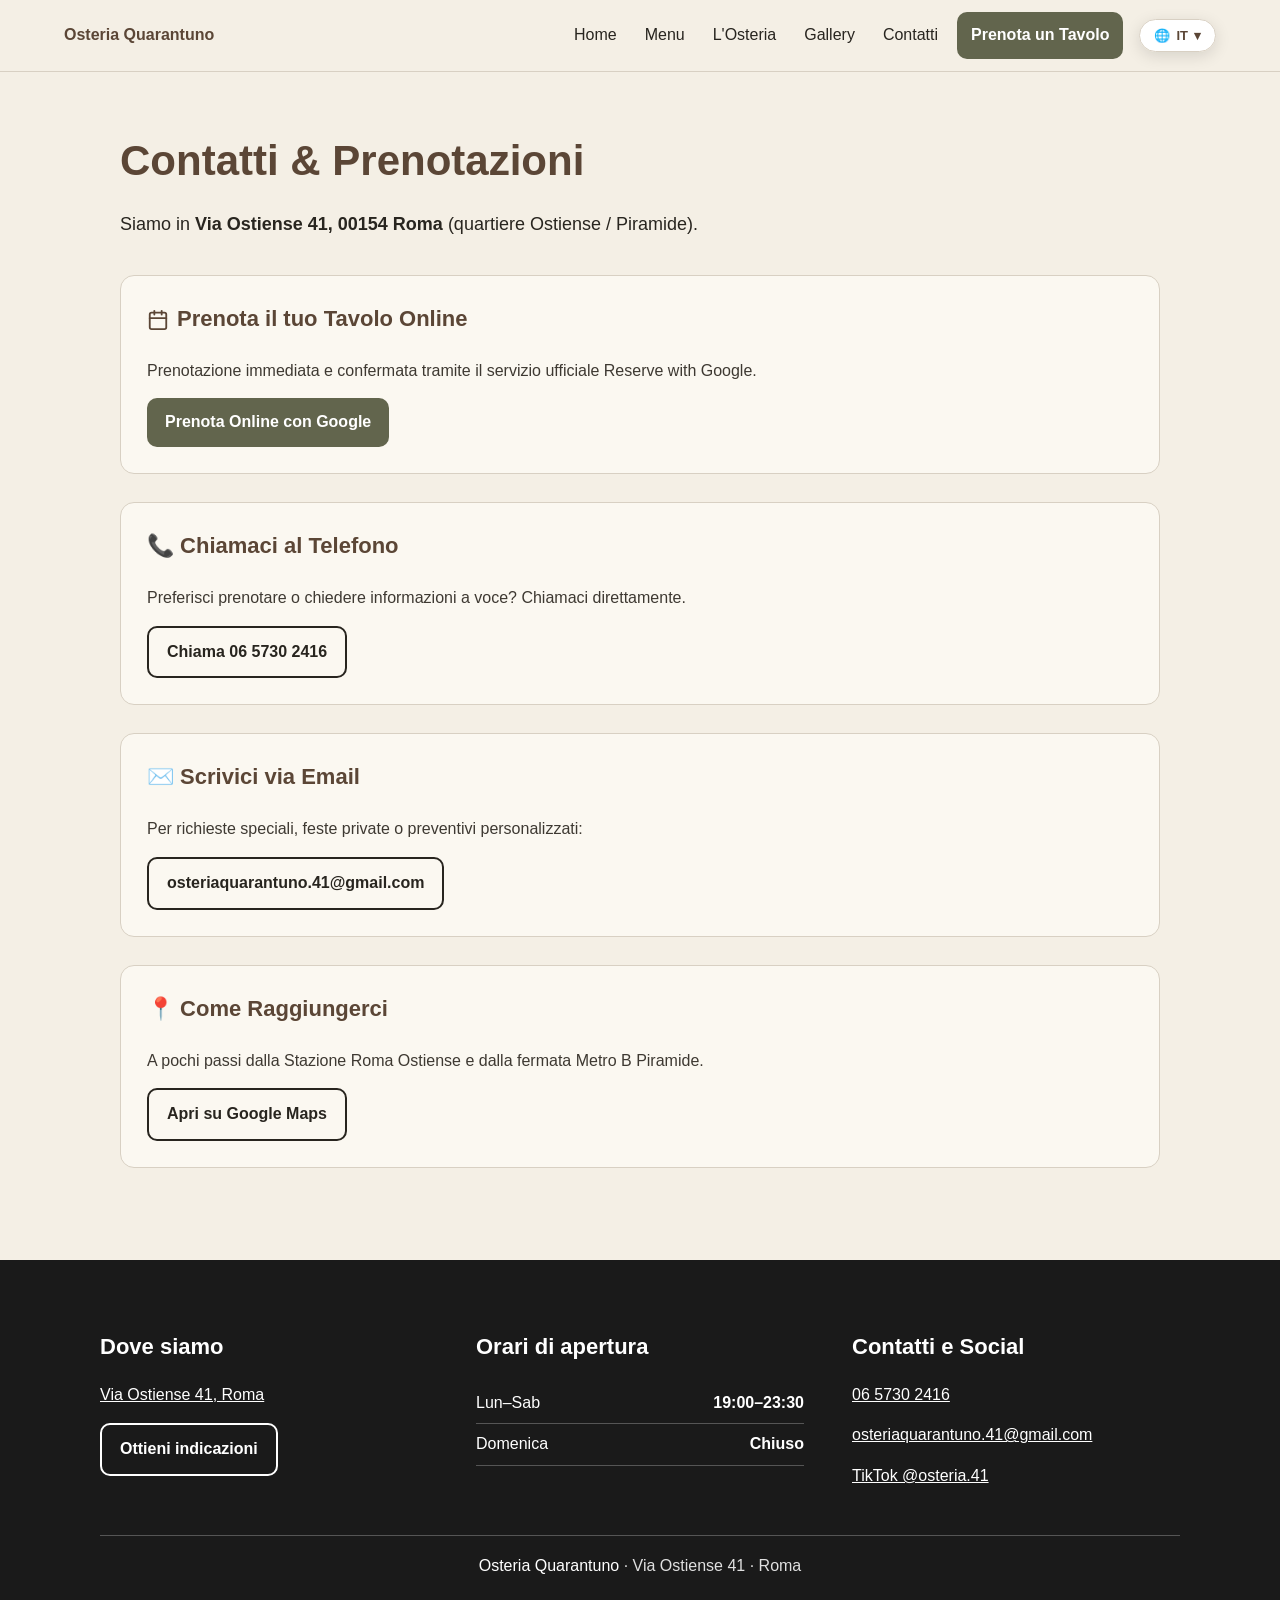
==== commit 5809706d: "fix: proteggi il nome Osteria Quarantuno dalla traduzione automatica con notranslate e translate=no " ====
--- a/contatti.html
+++ b/contatti.html
@@ -1,4 +1,4 @@
-﻿<!doctype html><html lang='it'><head><meta charset='utf-8'><meta name='viewport' content='width=device-width,initial-scale=1'><title>Contatti | Osteria Quarantuno</title><link rel='stylesheet' href='style.css'></head><body><nav class='nav'><a class='brand' href='index.html'>Osteria Quarantuno</a><div class='navlinks'><a href='index.html'>Home</a><a href='menu.html'>Menu</a><a href='osteria.html'>L'Osteria</a><a href='gallery.html'>Gallery</a><a href='contatti.html'>Contatti</a><a class='nav-book' href='https://www.google.com/maps/reserve/v/dine/c/Px90FsZbLdE?source=pa&opi=79508299&hl=it' target='_blank' rel='noopener noreferrer'>Prenota un Tavolo</a><div class='lang-corner'><button class='lang-btn' id='langToggle' aria-label='Seleziona lingua'>🌐 <span id='langLabel'>IT</span> ▾</button><div class='lang-dropdown' id='langMenu'><button type='button' class='active' onclick="changeLang('it')"><span class='lang-flag flag-it'></span> Italiano</button><button type='button' onclick="changeLang('en')"><span class='lang-flag flag-en'></span> English</button><button type='button' onclick="changeLang('de')"><span class='lang-flag flag-de'></span> Deutsch</button><button type='button' onclick="changeLang('fr')"><span class='lang-flag flag-fr'></span> Français</button></div></div></div></nav><main class='wrap'>
+﻿<!doctype html><html lang='it'><head><meta charset='utf-8'><meta name='viewport' content='width=device-width,initial-scale=1'><title>Contatti | Osteria Quarantuno</title><link rel='stylesheet' href='style.css'></head><body><nav class='nav'><a class='brand notranslate' translate='no' href='index.html'>Osteria Quarantuno</a><div class='navlinks'><a href='index.html'>Home</a><a href='menu.html'>Menu</a><a href='osteria.html'>L'Osteria</a><a href='gallery.html'>Gallery</a><a href='contatti.html'>Contatti</a><a class='nav-book' href='https://www.google.com/maps/reserve/v/dine/c/Px90FsZbLdE?source=pa&opi=79508299&hl=it' target='_blank' rel='noopener noreferrer'>Prenota un Tavolo</a><div class='lang-corner notranslate'><button class='lang-btn' id='langToggle' aria-label='Seleziona lingua'>🌐 <span id='langLabel'>IT</span> ▾</button><div class='lang-dropdown notranslate' id='langMenu'><button type='button' class='active' onclick="changeLang('it')"><svg class="lang-flag" viewBox="0 0 640 480" width="18" height="12"><g fill-rule="evenodd" stroke-width="1pt"><path fill="#fff" d="M0 0h640v480H0z"/><path fill="#009246" d="M0 0h213.3v480H0z"/><path fill="#ce2b37" d="M426.7 0H640v480H426.7z"/></g></svg> Italiano</button><button type='button' onclick="changeLang('en')"><svg class="lang-flag" viewBox="0 0 60 30" width="18" height="12"><clipPath id="s"><path d="M0 0v30h60V0z"/></clipPath><clipPath id="t"><path d="M30 15h30v15zv15H0zH0V0zV0h30z"/></clipPath><g clip-path="url(#s)"><path d="M0 0v30h60V0z" fill="#012169"/><path d="M0 0l60 30m0-30L0 30" stroke="#fff" stroke-width="6"/><path d="M0 0l60 30m0-30L0 30" clip-path="url(#t)" stroke="#C8102E" stroke-width="4"/><path d="M30 0v30M0 15h60" stroke="#fff" stroke-width="10"/><path d="M30 0v30M0 15h60" stroke="#C8102E" stroke-width="6"/></g></svg> English</button><button type='button' onclick="changeLang('de')"><svg class="lang-flag" viewBox="0 0 5 3" width="18" height="12"><rect id="black_stripe" width="5" height="3" y="0" x="0" fill="#000"/><rect id="red_stripe" width="5" height="2" y="1" x="0" fill="#D00"/><rect id="gold_stripe" width="5" height="1" y="2" x="0" fill="#FFCE00"/></svg> Deutsch</button><button type='button' onclick="changeLang('fr')"><svg class="lang-flag" viewBox="0 0 640 480" width="18" height="12"><g fill-rule="evenodd" stroke-width="1pt"><path fill="#fff" d="M0 0h640v480H0z"/><path fill="#002395" d="M0 0h213.3v480H0z"/><path fill="#ed2939" d="M426.7 0H640v480H426.7z"/></g></svg> Français</button></div></div></div></nav><main class='wrap'>
 <h1 class='title'>Contatti & Prenotazioni</h1>
 <p style='font-size:18px;'>Siamo in <b>Via Ostiense 41, 00154 Roma</b> (quartiere Ostiense / Piramide).</p>
 
@@ -27,7 +27,7 @@
     <a class='btn secondary' href='https://www.google.com/maps/search/?api=1&query=Via%20Ostiense%2041%2C%20Roma' target='_blank' rel='noopener noreferrer'>Apri su Google Maps</a>
   </div>
 </div>
-</main><footer class='footer'><div class='footer-grid'><section><h2>Dove siamo</h2><p><a href='https://www.google.com/maps/search/?api=1&query=Via%20Ostiense%2041%2C%20Roma' target='_blank' rel='noopener noreferrer'>Via Ostiense 41, Roma</a></p><a class='btn secondary' href='https://www.google.com/maps/search/?api=1&query=Via%20Ostiense%2041%2C%20Roma' target='_blank' rel='noopener noreferrer'>Ottieni indicazioni</a></section><section><h2>Orari di apertura</h2><div class='hours'><div><span>Lun–Sab</span><strong>19:00–23:30</strong></div><div><span>Domenica</span><strong>Chiuso</strong></div></div></section><section><h2>Contatti e Social</h2><p><a href='tel:+390657302416'>06 5730 2416</a></p><p><a href='mailto:osteriaquarantuno.41@gmail.com'>osteriaquarantuno.41@gmail.com</a></p><p><a href='https://www.tiktok.com/@osteria.41' target='_blank' rel='noopener noreferrer'>TikTok @osteria.41</a></p></section></div><div class='footer-bottom'>Osteria Quarantuno · Via Ostiense 41 · Roma</div></footer><a class='floating' href='https://www.google.com/maps/reserve/v/dine/c/Px90FsZbLdE?source=pa&opi=79508299&hl=it' target='_blank' rel='noopener noreferrer'><svg viewBox='0 0 24 24' fill='none' stroke='currentColor' stroke-width='2' stroke-linecap='round' stroke-linejoin='round'><rect x='3' y='4' width='18' height='18' rx='2' ry='2'></rect><line x1='16' y1='2' x2='16' y2='6'></line><line x1='8' y1='2' x2='8' y2='6'></line><line x1='3' y1='10' x2='21' y2='10'></line></svg>Prenota con Google</a><div id='google_translate_element'></div>
+</main><footer class='footer'><div class='footer-grid'><section><h2>Dove siamo</h2><p><a href='https://www.google.com/maps/search/?api=1&query=Via%20Ostiense%2041%2C%20Roma' target='_blank' rel='noopener noreferrer'>Via Ostiense 41, Roma</a></p><a class='btn secondary' href='https://www.google.com/maps/search/?api=1&query=Via%20Ostiense%2041%2C%20Roma' target='_blank' rel='noopener noreferrer'>Ottieni indicazioni</a></section><section><h2>Orari di apertura</h2><div class='hours'><div><span>Lun–Sab</span><strong>19:00–23:30</strong></div><div><span>Domenica</span><strong>Chiuso</strong></div></div></section><section><h2>Contatti e Social</h2><p><a href='tel:+390657302416'>06 5730 2416</a></p><p><a href='mailto:osteriaquarantuno.41@gmail.com'>osteriaquarantuno.41@gmail.com</a></p><p><a href='https://www.tiktok.com/@osteria.41' target='_blank' rel='noopener noreferrer'>TikTok @osteria.41</a></p></section></div><div class='footer-bottom'><span class='notranslate' translate='no'>Osteria Quarantuno</span> · Via Ostiense 41 · Roma</div></footer><a class='floating' href='https://www.google.com/maps/reserve/v/dine/c/Px90FsZbLdE?source=pa&opi=79508299&hl=it' target='_blank' rel='noopener noreferrer'><svg viewBox='0 0 24 24' fill='none' stroke='currentColor' stroke-width='2' stroke-linecap='round' stroke-linejoin='round'><rect x='3' y='4' width='18' height='18' rx='2' ry='2'></rect><line x1='16' y1='2' x2='16' y2='6'></line><line x1='8' y1='2' x2='8' y2='6'></line><line x1='3' y1='10' x2='21' y2='10'></line></svg>Prenota con Google</a><div id='google_translate_element'></div>
 <script>
 function googleTranslateElementInit(){new google.translate.TranslateElement({pageLanguage:'it',includedLanguages:'it,en,de,fr',autoDisplay:false},'google_translate_element');}
 function changeLang(lang){
--- a/style.css
+++ b/style.css
@@ -12,10 +12,54 @@
 .lang-dropdown button{display:flex;align-items:center;gap:8px;padding:10px 14px;border:none;background:transparent;width:100%;text-align:left;color:#3e3932;font-size:13px;font-weight:700;cursor:pointer;transition:background .15s ease}
 .lang-dropdown button:hover{background:#f4efe5;color:#5b4636}
 .lang-dropdown button.active{background:#62654d;color:#fff}
-.lang-flag{display:inline-block;width:18px;height:12px;border-radius:2px;box-shadow:0 0 1px rgba(0,0,0,.5);vertical-align:middle;flex-shrink:0}
-.flag-it{background:linear-gradient(90deg,#009246 33.3%,#fff 33.3%,#fff 66.6%,#ce2b37 66.6%)}
-.flag-en{background:linear-gradient(90deg,#012169 40%,#c8102e 40%,#c8102e 60%,#012169 60%)}
-.flag-de{background:linear-gradient(180deg,#000 33.3%,#d00 33.3%,#d00 66.6%,#ffce00 66.6%)}
-.flag-fr{background:linear-gradient(90deg,#002395 33.3%,#fff 33.3%,#fff 66.6%,#ed2939 66.6%)}
+.lang-flag{display:inline-block;width:18px;height:12px;border-radius:2px;vertical-align:middle;flex-shrink:0;box-shadow:0 0 1px rgba(0,0,0,.4)}
 
 
+
+
+/* Reviews Slider */
+.reviews-slider-wrap{position:relative;display:flex;align-items:center;gap:12px;margin:28px auto 14px;max-width:820px}
+.reviews-track-container{overflow:hidden;width:100%;border-radius:14px}
+.reviews-track{display:flex;transition:transform .45s cubic-bezier(.25,1,.5,1);will-change:transform}
+.review-slide{flex:0 0 100%;max-width:100%;box-sizing:border-box;padding:4px}
+.review-card{background:#fff;border:1px solid #d8d0c3;border-radius:14px;padding:26px 28px;box-shadow:0 8px 24px #32292010;text-align:left}
+.review-card .stars{color:#a96f19;font-size:22px;letter-spacing:2px;margin-bottom:8px}
+.review-card blockquote{margin:0 0 14px;font-size:18px;line-height:1.55;color:#28251f;font-style:italic}
+.review-card b{font-size:16px;color:#5b4636}
+.review-card span{color:#766f65;font-size:13px}
+.slider-arrow{background:#fff;border:1px solid #d8d0c3;border-radius:50%;width:44px;height:44px;display:flex;align-items:center;justify-content:center;cursor:pointer;font-size:18px;color:#5b4636;box-shadow:0 4px 12px rgba(0,0,0,.08);transition:all .2s ease;flex-shrink:0}
+.slider-arrow:hover{background:#62654d;color:#fff;border-color:#62654d}
+.slider-dots{display:flex;justify-content:center;gap:8px;margin-top:14px}
+.slider-dots .dot{width:10px;height:10px;border-radius:50%;background:#d8d0c3;cursor:pointer;transition:all .2s ease}
+.slider-dots .dot.active{background:#62654d;width:24px;border-radius:999px}
+@media(max-width:768px){
+  .reviews-slider-wrap{margin-top:18px}
+  .slider-arrow{display:none}
+  .review-card{padding:20px 18px}
+  .review-card blockquote{font-size:16px}
+}
+
+/* Lightbox Modal per Galleria */
+.lightbox{position:fixed;top:0;left:0;width:100%;height:100%;background:rgba(15,12,10,.93);z-index:999999;display:none;align-items:center;justify-content:center;padding:16px;backdrop-filter:blur(8px);opacity:0;transition:opacity .25s ease}
+.lightbox.show{display:flex;opacity:1}
+.lightbox-content{position:relative;max-width:94vw;max-height:90vh;display:flex;flex-direction:column;align-items:center;justify-content:center}
+.lightbox-content img{max-width:92vw;max-height:76vh;width:auto;height:auto;object-fit:contain;border-radius:12px;box-shadow:0 16px 48px rgba(0,0,0,.6);animation:lightboxZoom .22s ease-out;user-select:none}
+@keyframes lightboxZoom{from{transform:scale(.92);opacity:0}to{transform:scale(1);opacity:1}}
+.lightbox-caption{color:#f4efe5;margin-top:14px;font-size:15px;font-weight:600;text-align:center;max-width:650px;line-height:1.45}
+.lightbox-counter{color:#b0a597;font-size:12px;margin-top:4px;font-weight:700;letter-spacing:1px}
+.lightbox-close{position:absolute;top:18px;right:22px;background:rgba(255,255,255,.18);border:1px solid rgba(255,255,255,.2);color:#fff;width:44px;height:44px;border-radius:50%;font-size:22px;cursor:pointer;display:flex;align-items:center;justify-content:center;transition:all .2s ease;z-index:1000000}
+.lightbox-close:hover{background:rgba(255,255,255,.35);transform:scale(1.05)}
+.lightbox-nav{position:absolute;top:50%;transform:translateY(-50%);background:rgba(255,255,255,.18);border:1px solid rgba(255,255,255,.2);color:#fff;width:48px;height:48px;border-radius:50%;font-size:32px;line-height:1;cursor:pointer;display:flex;align-items:center;justify-content:center;transition:all .2s ease;z-index:1000000}
+.lightbox-nav:hover{background:rgba(255,255,255,.35);transform:translateY(-50%) scale(1.08)}
+.lightbox-nav.prev{left:22px}
+.lightbox-nav.next{right:22px}
+@media(max-width:768px){
+  .lightbox{padding:10px}
+  .lightbox-content img{max-height:70vh;border-radius:8px}
+  .lightbox-nav{width:42px;height:42px;font-size:26px;background:rgba(0,0,0,.45)}
+  .lightbox-nav.prev{left:8px}
+  .lightbox-nav.next{right:8px}
+  .lightbox-close{top:12px;right:12px;width:38px;height:38px;font-size:18px;background:rgba(0,0,0,.45)}
+  .lightbox-caption{font-size:13px;margin-top:10px}
+}
+
